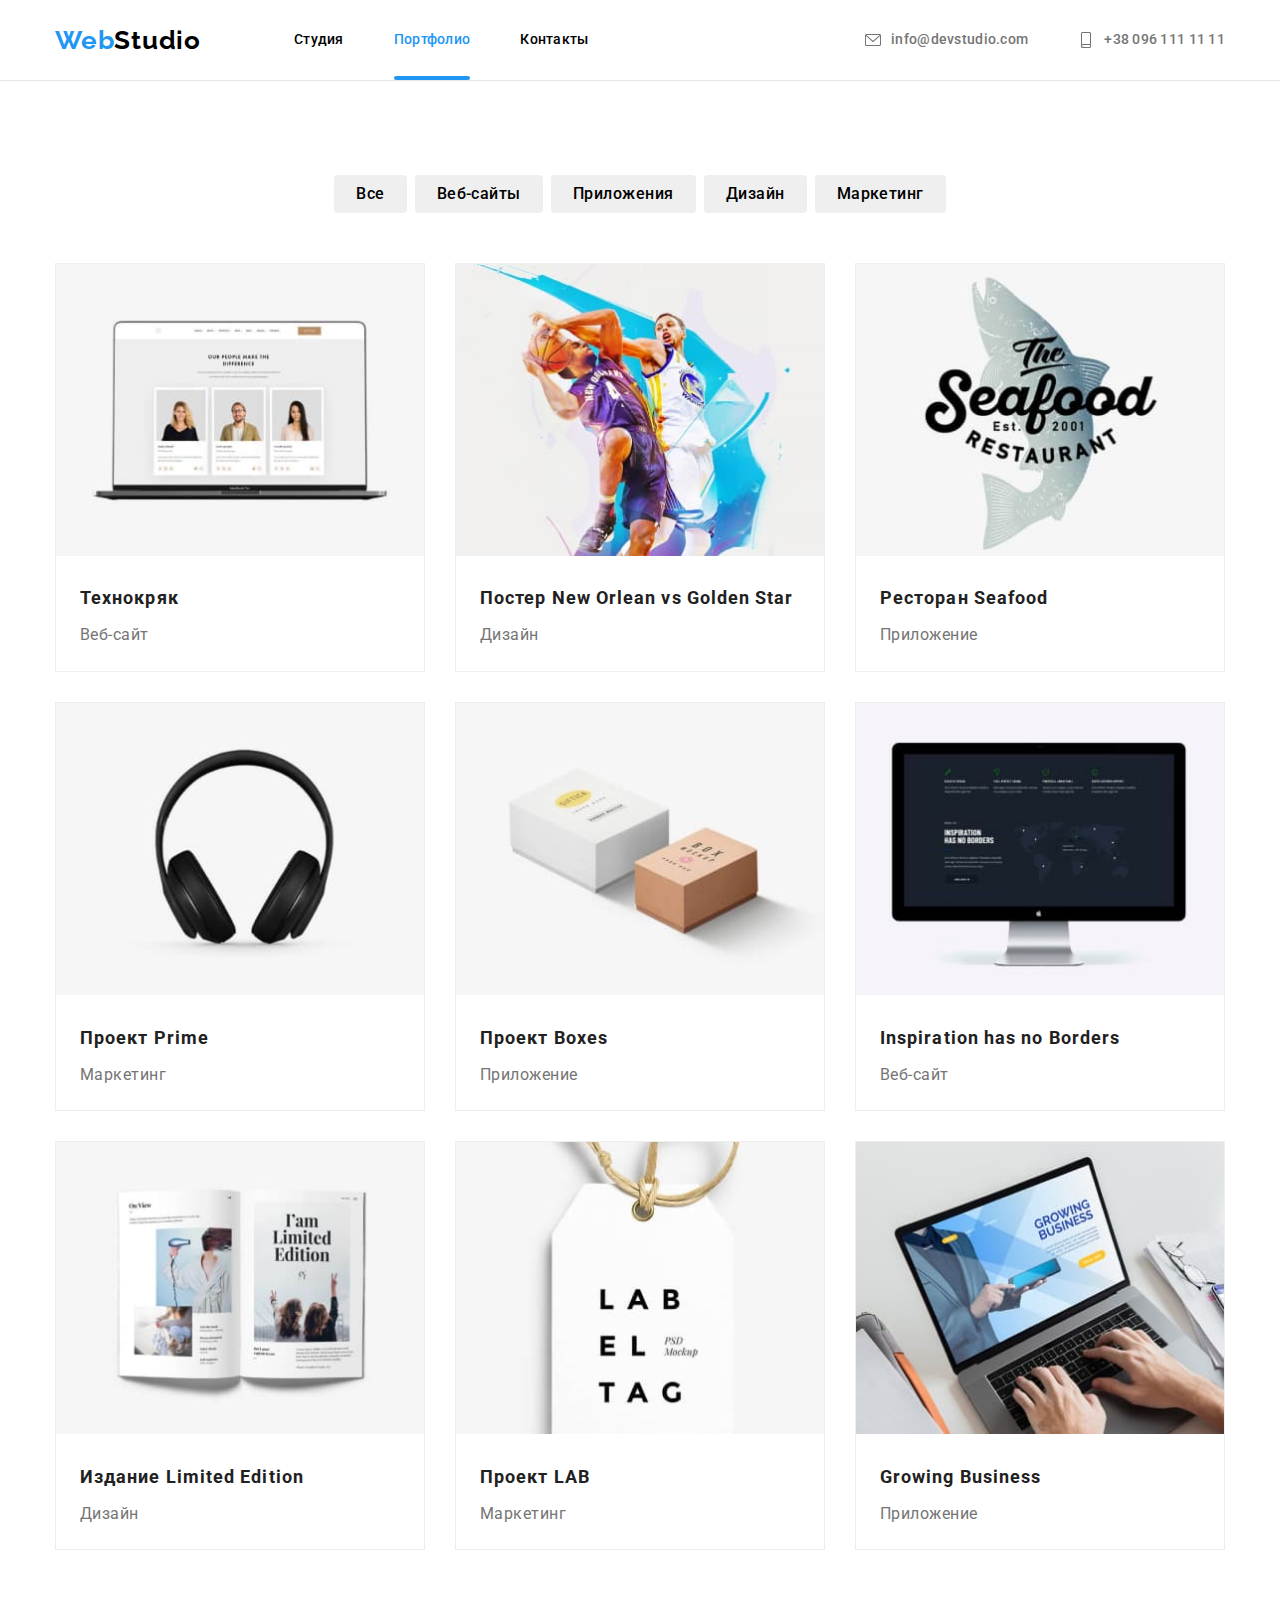
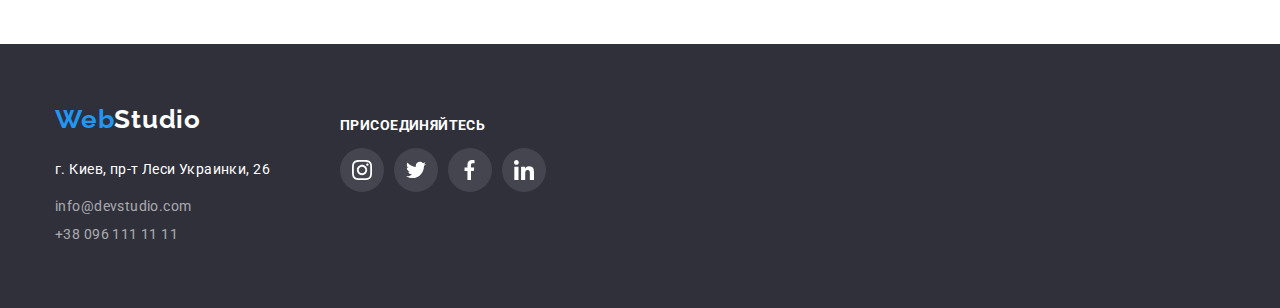
==== portfolio.html @ b65ab112 "Старт" ====
<!DOCTYPE html>
<html lang="ru">
<head>
    <meta charset="UTF-8">
    <meta name="viewport" content="width=device-width, initial-scale=1.0">
    <title>Document</title>
    <link rel="stylesheet" href="https://cdnjs.cloudflare.com/ajax/libs/modern-normalize/1.0.0/modern-normalize.css">
<link rel="preconnect" href="https://fonts.gstatic.com">
<link rel="stylesheet"
    href="https://fonts.googleapis.com/css2?family=Raleway:wght@700&family=Roboto:wght@400;500;700;900&display=swap">
    <link rel="stylesheet" href="css/styles.css">
</head>
<body>
    <!--шапка сайта-->
        <header class="header">  
        <!--блок навигации-->
        <div class="main-nav top container">
              <nav class="nav">
                        <a href="" class="logo"> <span class="accent">Web</span>Studio</a>
            <!--ссылки на другие страницы-->
            <ul class="site-nav none">
                <li class="item">
                    <a href="index.html" class="link"> Студия </a>
                </li>
                <li class="item">
                    <a href="portfolio.html" class="link current"> Портфолио </a>
                </li>
                <li class="item">
                    <a href="" class="link"> Контакты </a>
                </li>
                </ul>
        </nav>
        <!--ссылки на контакты-->
                <ul class="auth-nav">
            <li class="item"> <a href="mailto:info@devstudio.com" class="mail-tel item">
                <svg class="icon-mail" width="16px" height="30px">
                    <use href="./images/symbol-defso.svg#envelope"></use>
                </svg> info@devstudio.com </a> </li>
            <li class="item"> <a href="tel:+380961111111" class="mail-tel item">
                <svg class="icon-tel" width="16px" height="30px">
                    <use href="./images/symbol-defso.svg#smartphone"></use>
                </svg> +38 096 111 11 11 </a> </li>
            </ul>
        </div>
        </header>
    <!--основная часть страницы-->
    <main>
<section class="section-portfolio">
    <div class="container">
        <h1 class="hide">Портфолио</h1>
    <!--блок с кнопками-->
    <ul class="none buttons">
        <div class="button-list">
        <li class="button-item">
            
            <button type="button" class="filter">Все</button>
            
        </li>
        <li class="button-item"> 
           
            <button type="button" class="filter">Веб-сайты</button>
           
        </li>
        <li class="button-item">
            
            <button type="button" class="filter">Приложения</button>
            
        </li>
        <li class="button-item">
            
            <button type="button" class="filter">Дизайн</button>
          
        </li>
        <li class="button-item">
           
            <button type="button" class="filter">Маркетинг</button>
           
        </li>
        </div>
    </ul>
    </div>
    <!--блок с портфолио-->
    
    <ul class="none">
        <div class="container">
        <div class="projects">
        <li class="project-items">
            <a href="" class="project-card">
                <div class="project-thumb">
            <img src="images/project1.jpg" alt="Технокряк" width="370" class="project-image">
            <div class="project-over">
            <div class="project-overlay">
            <p class="pro-txt">Технокряк это современная площадка распространения коронавируса. Компании используют эту платформу для цифрового
            шпионажа и атак на защищённые сервера конкурентов.</p>
            </div>
            </div>
        </div>
            <div class="project-item">
            <h4 class="project-title">Технокряк</h4>
            <p class="project-description">Веб-сайт</p>
            </div>
            </a>
        </li>
      <li class="project-items">
        <a href="" class="project-card">
            <div class="project-thumb">
          <img src="images/project2.jpg" alt="Постер New Orlean vs Golden Star" width="370" class="project-image">
        <div class="project-over">
          <div class="project-overlay">
                <p class="pro-txt">Технокряк это современная площадка распространения коронавируса. Компании используют эту
                    платформу для цифрового
                    шпионажа и атак на защищённые сервера конкурентов.</p>
            </div>
        </div>
        </div>
          <div class="project-item">
            <h4 class="project-title">Постер New Orlean vs Golden Star</h4>
            <p class="project-description">Дизайн</p>
            </div>
            </a>
        </li>
        <li class="project-items">
            <a href="" class="project-card">
                <div class="project-thumb">
            <img src="images/project3.jpg" alt="Ресторан Seafood" width="370" class="project-image">
           <div class="project-over">
            <div class="project-overlay">
                <p class="pro-txt">Технокряк это современная площадка распространения коронавируса. Компании используют эту
                    платформу для цифрового
                    шпионажа и атак на защищённые сервера конкурентов.</p>
            </div>
            </div>
            </div>
            <div class="project-item">
            <h4 class="project-title">Ресторан Seafood</h4>
            <p class="project-description">Приложение</p>
            </div>
            </a>
        </li>
        <li class="project-items">
            <a href="" class="project-card">
                <div class="project-thumb">
            <img src="images/project4.jpg" alt="Проект Prime" width="370" class="project-image">
            <div class="project-over">
            <div class="project-overlay">
            <p class="pro-txt">Технокряк это современная площадка распространения коронавируса. Компании используют эту
                платформу для цифрового
                шпионажа и атак на защищённые сервера конкурентов.</p>
        </div>
        </div>
        </div>
            <div class="project-item">
            <h4 class="project-title">Проект Prime</h4>
            <p class="project-description">Маркетинг</p>
            </div>
            </a>
        </li>
        <li class="project-items">
            <a href="" class="project-card">
                <div class="project-thumb">
            <img src="images/project5.jpg" alt="Проект Boxes" width="370" class="project-image">
            <div class="project-over">
            <div class="project-overlay">
                <p class="pro-txt">Технокряк это современная площадка распространения коронавируса. Компании используют эту
                    платформу для цифрового
                    шпионажа и атак на защищённые сервера конкурентов.</p>
            </div>
            </div>
            </div>
            <div class="project-item">
            <h4 class="project-title">Проект Boxes</h4>
            <p class="project-description">Приложение</p>
            </div>
            </a>
        </li>
        <li class="project-items">
            <a href="" class="project-card">
                <div class="project-thumb">
            <img src="images/project6.jpg" alt="Inspiration has no Borders" width="370" class="project-image">
            <div class="project-over">
            <div class="project-overlay">
                <p class="pro-txt">Технокряк это современная площадка распространения коронавируса. Компании используют эту
                    платформу для цифрового
                    шпионажа и атак на защищённые сервера конкурентов.</p>
            </div>
            </div>
            </div>
            <div class="project-item">
            <h4 class="project-title">Inspiration has no Borders</h4>
            <p class="project-description">Веб-сайт</p>
            </div>
           </a>
        </li>
        <li class="project-items">
            <a href="" class="project-card">
                <div class="project-thumb">
            <img src="images/project7.jpg" alt="Издание Limited Edition" width="370" class="project-image">
            <div class="project-over">
            <div class="project-overlay">
                <p class="pro-txt">Технокряк это современная площадка распространения коронавируса. Компании используют эту
                    платформу для цифрового
                    шпионажа и атак на защищённые сервера конкурентов.</p>
            </div>
            </div>
            </div>
        
            <div class="project-item">
         <h4 class="project-title">Издание Limited Edition</h4>
            <p class="project-description">Дизайн</p>
            </div>
            </a>
        </li>
        <li class="project-items">
            <a href="" class="project-card">
                <div class="project-thumb">
            <img src="images/project8.jpg" alt="Проект LAB" width="370" class="project-image">
            <div class="project-over">
            <div class="project-overlay">
                <p class="pro-txt">Технокряк это современная площадка распространения коронавируса. Компании используют эту
                    платформу для цифрового
                    шпионажа и атак на защищённые сервера конкурентов.</p>
            </div>
            </div>
            </div>
            <div class="project-item">
            <h4 class="project-title">Проект LAB</h4>
            <p class="project-description">Маркетинг</p>
            </div>
            </a>
        </li>
        <li class="project-items">
            <a href="" class="project-card">
                <div class="project-thumb">
            <img src="images/project9.jpg" alt="Growing Business" width="370" class="project-image">
            <div class="project-over">
            <div class="project-overlay">
                <p class="pro-txt">Технокряк это современная площадка распространения коронавируса. Компании используют эту
                    платформу для цифрового
                    шпионажа и атак на защищённые сервера конкурентов.</p>
            </div>
            </div>
            </div>
            <div class="project-item">
            <h4 class="project-title">Growing Business</h4>
            <p class="project-description">Приложение</p>
            </div>
            </a>
        </li>
        </div>
        </div>
        </ul>
        
</section>
</main>

    <!--подвал сайта-->
   
    <footer class="footer">
        <div class="container">
            <div class="footer-info">
                <div>
                    <div class="logo-footer">
                        <a href="" class="logo-footer-link"> <span class="accent">Web</span>Studio</a>
                    </div>
                    <!--блок контактов в подвале-->
                    <ul class="none">
                        <li>
                            <p class="address"> г. Киев, пр-т Леси Украинки, 26 </p>
                        </li>
                        <li> <a href="mailto:info@devstudio.com" class="contact mail"> info@devstudio.com </a> </li>
                        <li> <a href="tel:+380961111111" class="contact"> +38 096 111 11 11 </a> </li>
                    </ul>
                </div>
                <div class="footer-networks">
                    
                    <p class="footer-link">присоединяйтесь</p>
                    
                    <ul class="none footer-net">
                        <li class="foot">
                      <a href="" class="footer-network">
                         <svg class="foot-icon-network">
                           <use href="./images/symbol-defso.svg#instacard"></use>
                          </svg></a>
                        </li>
                        <li class="foot"> 
                            <a href="" class="footer-network">
                                <svg class="foot-icon-network">
                                    <use href="./images/symbol-defso.svg#twicard"></use>
                                </svg></a>
                        </li>
                        <li class="foot">
                            <a href="" class="footer-network">
                                <svg class="foot-icon-network">
                                    <use href="./images/symbol-defso.svg#fbcard"></use>
                                </svg></a>
                        </li>
                        <li class="foot">
                            <a href="" class="footer-network">
                                <svg class="foot-icon-network">
                                    <use href="./images/symbol-defso.svg#linkedincard"></use>
                                </svg></a>
                        </li>
                        </ul>
                </div>
            </div>
        </div>
    </footer>

   </body>
</html>
---- css/styles.css ----
:root {
  --title-text-color: #212121;
  --primary-text-color: #757575;
  --accent-color: #2196f3;
}

html {
  box-sizing: border-box;
}

*,
*::before,
*::after {
  box-sizing: inherit;
}

body {
  font-family: 'Roboto', sans-serif;
  color: var(--text-title-color);
  background-color: #ffffff;
}
li {
  list-style-type: none;
  padding: 0px;
  margin: 0px;
}
a {
  text-decoration: none;
}
ul {
  margin-top: 0;
  margin-bottom: 0;
}
.none {
  padding: 0;
}

.container {
  width: 1200px;
  padding-left: 15px;
  padding-right: 15px;
  margin-left: auto;
  margin-right: auto;
}
/*блок навигации и контакты*/

.main-nav {
  display: flex;
  align-items: center;
  height: 80px;
}

.site-nav {
  display: flex;
  align-items: center;
  margin-left: 93px;
}

.site-nav .item:not(:last-child) {
  margin-right: 50px;
}

.link {
  display: block;
  padding-top: 32px;
  padding-bottom: 32px;
}

.top {
  font-family: 'Roboto', sans-serif;
  color: var(--text-title-color);
  background-color: #ffffff;
}

.header {
  border-bottom: 1px solid #e5e5e5;
}
.nav {
  display: flex;
  align-items: center;
}

.logo {
  font-family: 'Raleway', sans-serif;
  font-weight: 700;
  font-size: 26px;
  line-height: 1.19;
  letter-spacing: 0.03em;
  color: #000000;

  transition: color 250ms cubic-bezier(0.4, 0, 0.2, 1);
}

.accent {
  color: var(--accent-color);
}
.logo:hover,
.logo:focus {
  color: var(--accent-color);
}
.link {
  position: relative;

  font-family: 'Roboto', sans-serif;
  font-weight: 500;
  font-size: 14px;
  line-height: 1.14;
  letter-spacing: 0.02em;

  color: var(--text-title-color);

  transition: color 250ms cubic-bezier(0.4, 0, 0.2, 1);
}
.link:hover,
.link:focus {
  color: var(--accent-color);
}

.link.current {
  color: var(--accent-color);
}

.link::after {
  content: '';

  position: absolute;
  display: block;

  left: 0;
  bottom: 0;
  opacity: 0;

  width: 100%;
  height: 4px;
  border-radius: 2px;

  background-color: var(--accent-color);

  transition: opacity 250ms cubic-bezier(0.4, 0, 0.2, 1);
}
.current.link::after,
.link:hover::after {
  opacity: 1;
}

.auth-nav {
  display: flex;
  margin-left: auto;
  margin-top: 32px;
  margin-bottom: 32px;
}
.auth-nav .item + .item {
  margin-left: 50px;
}

.mail-tel {
  display: flex;
  align-items: center;

  font-family: 'Roboto', sans-serif;
  font-weight: 500;
  font-size: 14px;
  line-height: 1.14;
  letter-spacing: 0.02em;
  color: var(--primary-text-color);

  transition: color 250ms cubic-bezier(0.4, 0, 0.2, 1);
}

.mail-tel:hover,
.mail-tel:focus {
  color: var(--accent-color);
}

.icon-mail {
  margin-right: 10px;
  background-repeat: no-repeat;
  fill: currentcolor;
}
.icon-tel {
  margin-right: 10px;

  fill: currentcolor;
}

/*главный баннер сайта*/
.main-title {
  margin-top: 0;
  margin-bottom: 30px;

  font-weight: 900;
  font-size: 44px;
  line-height: 1.36;

  letter-spacing: 0.06em;
  text-transform: uppercase;

  font-family: 'Roboto', sans-serif;
  color: #ffffff;
}

.button {
  font-weight: 700;
  font-size: 16px;
  line-height: 1.9;
  min-width: 200px;
  min-height: 50px;

  display: inline;
  align-items: center;
  padding: 0px;
  border: 0px;
  line-height: 0px;

  font-family: 'Roboto', sans-serif;
  color: #ffffff;
  background-color: var(--accent-color);
  letter-spacing: 0.06em;

  cursor: pointer;

  border-radius: 4px;
  padding: 10px 32px;
}
.overlay {
  max-width: 1600px;
  height: 600px;
  margin-left: auto;
  margin-right: auto;

  background-image: linear-gradient(
      to right,
      rgba(47, 48, 58, 0.4),
      rgba(47, 48, 58, 0.4)
    ),
    url('../images/bannero.jpg');

  background-color: #2f303a;
  background-position: center;
  background-repeat: no-repeat;
  background-size: cover;
}

.banner {
  padding-top: 200px;
  padding-bottom: 200px;
  left: 0px;
  top: 80px;

  text-align: center;
}

.section {
  margin: 0;
}
.section-portfolio {
  padding-top: 94px;
  padding-bottom: 94px;
}
/*блок особенностей,буллеты*/

.bullet {
  padding-top: 94px;
  padding-bottom: 0;
}
.bullets {
  display: flex;
  padding: 0;
}

.bullet-main {
  display: flex;
  padding: 0;
}

.bullet-item:not(:last-child) {
  margin-right: 30px;
}

.icon-bullet {
  width: 270px;
  height: 120px;

  padding-top: 25px;
  padding-bottom: 25px;
  margin-bottom: 30px;

  background-color: #f5f4fa;
  border-radius: 4px;
}

.icon-bullet:not(:first-child) {
  margin-right: 30px;
}

.bullet-title {
  margin-top: 0;
  margin-bottom: 10px;

  font-family: 'Roboto', sans-serif;
  font-weight: 700;
  font-size: 14px;
  line-height: 2;

  color: var(--text-title-color);
}
.bullet-description {
  margin-top: 0;
  margin-bottom: 0;

  font-family: 'Roboto', sans-serif;
  font-weight: 400;
  font-size: 14px;
  line-height: 2;

  color: var(--primary-text-color);
}

/*блок направлений работы + блок герои*/

.direct-main {
  display: flex;
}
.direct,
.client {
  padding-top: 94px;
  padding-bottom: 94px;
}

.direct-image {
  width: 370px;
  margin-right: 30px;
  margin-bottom: 30px;
  line-height: 0;
}

.direct-image:last-child {
  margin-right: 0;
}

.direct-title,
.hero-title,
.client-title {
  margin-top: 0;
  margin-bottom: 50px;
  align-items: center;

  font-family: 'Roboto', sans-serif;
  font-weight: 700;
  font-size: 36px;
  line-height: 1.17;
  text-align: center;
  letter-spacing: 0.03em;

  justify-content: center;

  color: var(--text-title-color);
}

.direct-thumb {
  position: relative;
}
.direct-overlay {
  position: absolute;
  left: 0;
  bottom: 0;
  width: 370px;
  height: 70px;

  background: rgba(47, 48, 58, 0.8);
}

.dir-txt {
  position: absolute;
  margin: 0;
  left: 83px;
  bottom: 27px;

  font-family: 'Roboto', sans-serif;
  font-weight: 700;
  font-size: 14px;
  line-height: 1.14;
  text-align: center;
  letter-spacing: 0.03em;

  justify-content: center;

  color: #ffffff;
}

/*блок герои*/

.hero-main,
.client-main {
  display: flex;
}
.hero {
  padding-top: 94px;
  padding-bottom: 94px;
  background-color: #f5f4fa;
}

.hero-image {
  margin-bottom: 30px;
}

.hero-item:not(:last-child) {
  margin-right: 30px;
}
.hero-item {
  align-content: center;

  background: #ffffff;
  box-shadow: 0px 1px 3px rgba(0, 0, 0, 0.12), 0px 1px 1px rgba(0, 0, 0, 0.14),
    0px 2px 1px rgba(0, 0, 0, 0.2);
  border-radius: 0px 0px 4px 4px;
  /* border: 1px solid #eeeeee;*/
}
.hero-name {
  margin-top: 0;
  margin-bottom: 10px;

  font-family: 'Roboto', sans-serif;
  font-weight: 500;
  font-size: 16px;
  line-height: 1.19;
  text-align: center;
  letter-spacing: 0.03em;

  color: var(--text-title-color);
}
.hero-description {
  margin-top: 0;
  margin-bottom: 0;

  font-family: 'Roboto', sans-serif;
  font-weight: 400;
  font-size: 16px;
  line-height: 1.19;
  text-align: center;
  letter-spacing: 0.03em;

  color: var(--primary-text-color);
}

.networks {
  display: flex;
  padding-top: 16px;
  padding-bottom: 30px;
  justify-content: center;
}
.hero-network {
  display: inline-flex;
  justify-content: center;
  align-items: center;
  width: 44px;
  height: 44px;

  border-radius: 50%;
  color: #afb1b8;
  background-color: #ffffff;

  transition: background-color 250ms cubic-bezier(0.4, 0, 0.2, 1),
    color 250ms cubic-bezier(0.4, 0, 0.2, 1);
}

.hero-network:not(:last-child) {
  margin-right: 10px;
}

.hero-icon-network {
  height: 20px;
  fill: currentColor;
}

.hero-network:hover,
.hero-network:focus {
  color: #ffffff;
  background-color: var(--accent-color);
}

/*блок клиенты*/
.client-main {
  display: flex;
}
.client-list {
  display: flex;
  width: 170px;
  height: 90px;
}

.client-list:not(:last-child) {
  margin-right: 30px;
}

.button-client {
  display: flex;
  width: 170px;
  height: 90px;
  align-items: center;
  justify-content: center;
  padding: 0px;
  border: 0px;
  line-height: 0px;

  color: #afb1b8;
  background-color: #ffffff;
  border: 1px solid #eeeeee;
  border-radius: 4px;

  transition: border-color 250ms cubic-bezier(0.4, 0, 0.2, 1),
    color 250ms cubic-bezier(0.4, 0, 0.2, 1);
}

.button-client:hover,
.button-client:focus {
  color: var(--accent-color);
  border-color: var(--accent-color);
}

.icon-client {
  display: flex;
}

.icon-client {
  fill: currentColor;
}

/*подвал сайта*/

.footer {
  padding-top: 60px;
  padding-bottom: 60px;
  background: #2f303a;
}
.footer-net {
  display: flex;
}
.logo-footer {
  margin-bottom: 20px;
}
.logo-footer-link {
  font-family: 'Raleway', sans-serif;
  font-weight: 700;
  font-size: 26px;
  line-height: 1.19;
  letter-spacing: 0.03em;
  color: #ffffff;
}
.address {
  margin-top: 0;
  margin-bottom: 9px;

  font-family: 'Roboto', sans-serif;
  font-weight: 400;
  font-size: 14px;
  line-height: 2;
  letter-spacing: 0.03em;

  color: #ffffff;
}
.contact {
  font-family: 'Roboto', sans-serif;
  font-weight: 400;
  font-size: 14px;
  line-height: 2;
  letter-spacing: 0.03em;

  color: rgba(255, 255, 255, 0.6);
}
.mail {
  margin-bottom: 6px;
}

.footer-info {
  display: flex;
}
.footer-net {
  display: flex;
}
.footer-networks {
  width: 300px;
  margin-left: 70px;
}
.footer-network {
  display: inline-flex;

  align-items: center;
  width: 44px;
  height: 44px;

  background-color: rgba(255, 255, 255, 0.1);
  border-radius: 50%;

  transition: background-color 250ms cubic-bezier(0.4, 0, 0.2, 1);
}

.foot:not(:last-child) {
  margin-right: 10px;
}

.footer-network:hover,
.footer-network:focus {
  background-color: var(--accent-color);
}

.footer-link {
  width: 145px;
  height: 16px;

  font-family: 'Roboto', sans-serif;
  font-weight: 700;
  font-size: 14px;
  line-height: 1.14;
  letter-spacing: 0.03em;
  text-transform: uppercase;

  color: #ffffff;
}

.fotter-contact {
  margin-top: 20px;
}

.foot-icon-network {
  height: 20px;
  align-items: center;

  fill: #ffffff;
}

/*скрытый заголовок*/
.hide {
  visibility: hidden;
  line-height: 0;
  margin: 0;
}
/*основная часть страницы "портфолио"*/

/*кнопки-фильтры*/
.button-list {
  display: flex;
  justify-content: center;
}

.buttons {
  margin-bottom: 50px;
}
.filter {
  display: inline-block;

  font-family: 'Roboto', sans-serif;
  font-weight: 500;
  font-size: 16px;
  line-height: 1.6;

  letter-spacing: 0.03em;

  cursor: pointer;
  border: none;
  border-radius: 4px;
  padding: 6px 22px;

  transition: background-color 250ms cubic-bezier(0.4, 0, 0.2, 1),
    color 250ms cubic-bezier(0.4, 0, 0.2, 1),
    box-shadow 250ms cubic-bezier(0.4, 0, 0.2, 1);
}

.filter:hover,
.filter:focus {
  color: #ffffff;
  background-color: var(--accent-color);
  box-shadow: 0px 3px 1px rgba(0, 0, 0, 0.1), 0px 1px 2px rgba(0, 0, 0, 0.08),
    0px 2px 2px rgba(0, 0, 0, 0.12);
}

.button-item:not(:last-child) {
  margin-right: 8px;
}

/*панель проектов*/

.project-title {
  margin-top: 0;
  margin-bottom: 4px;

  font-family: 'Roboto', sans-serif;
  font-weight: 700;
  font-size: 18px;
  line-height: 2;

  letter-spacing: 0.06em;

  color: #212121;
}
.project-description {
  margin-top: 0;
  margin-bottom: 0;

  font-family: 'Roboto', sans-serif;
  font-weight: 400;
  font-size: 16px;
  line-height: 1.9;

  letter-spacing: 0.03em;

  color: var(--primary-text-color);
}
.project-item {
  padding: 20px 24px;
}
.projects {
  display: flex;
  flex-wrap: wrap;
}
.project-items {
  width: 370px;
  margin-right: 30px;
  margin-bottom: 30px;
  border: 1px solid #eeeeee;
}
.project-items:nth-child(3n) {
  margin-right: 0;
}

.project-items:nth-last-child(-n + 3) {
  margin-bottom: 0;
}

.project-card {
  transition: box-shadow 250ms cubic-bezier(0.4, 0, 0.2, 1);
}

.project-card:hover,
.project-card:focus {
  display: block;

  box-shadow: 0px 1px 1px rgba(0, 0, 0, 0.12), 0px 4px 4px rgba(0, 0, 0, 0.06),
    1px 4px 6px rgba(0, 0, 0, 0.16);
}

.project-image {
  width: 100%;
}

.project-thumb {
  position: relative;
  overflow: hidden;
}

.project-over {
  content: '';
  position: absolute;

  left: 0;
  bottom: 0;
  width: 100%;
  height: 100%;

  background-color: rgba(33, 150, 243, 0.9);

  transform: translateY(100%);

  transition: transform 250ms cubic-bezier(0.4, 0, 0.2, 1);
}

.project-thumb:hover .project-over {
  transform: translateY(0);
}

.pro-txt {
  position: absolute;
  margin: 0;
  left: 24px;
  right: 24px;
  bottom: 63px;
  justify-content: center;

  font-family: 'Roboto', sans-serif;
  font-weight: 400;
  font-size: 18px;
  line-height: 1.56;
  letter-spacing: 0.03em;

  color: #ffffff;
}

/*модальное окно*/

.backdrop {
  position: fixed;
  left: 0;
  top: 0;
  width: 100%;
  height: 100%;

  background-color: rgba(0, 0, 0, 0.2);

  opacity: 1;
  transition: opacity 250ms cubic-bezier(0.4, 0, 0.2, 1);
}

.backdrop.is-hidden {
  opacity: 0;
  pointer-events: none;
}

.backdrop.is-hidden .modal {
  transform: scale(1.1) translate(-50%, -50%);
}

.modal {
  position: absolute;

  top: 50%;
  left: 50%;
  width: 528px;
  height: 581px;

  background-color: #ffffff;

  transform: scale(1) translate(-50%, -50%);
  transition: transform 250ms cubic-bezier(0.4, 0, 0.2, 1);
}

.close {
  position: absolute;
  width: 30px;
  height: 30px;
  top: 8px;
  right: 8px;

  padding: 0px;
  border: 0px;
  line-height: 0px;

  background-color: #ffffff;
  border: 1px solid rgba(0, 0, 0, 0.1);
  border-radius: 50%;
}
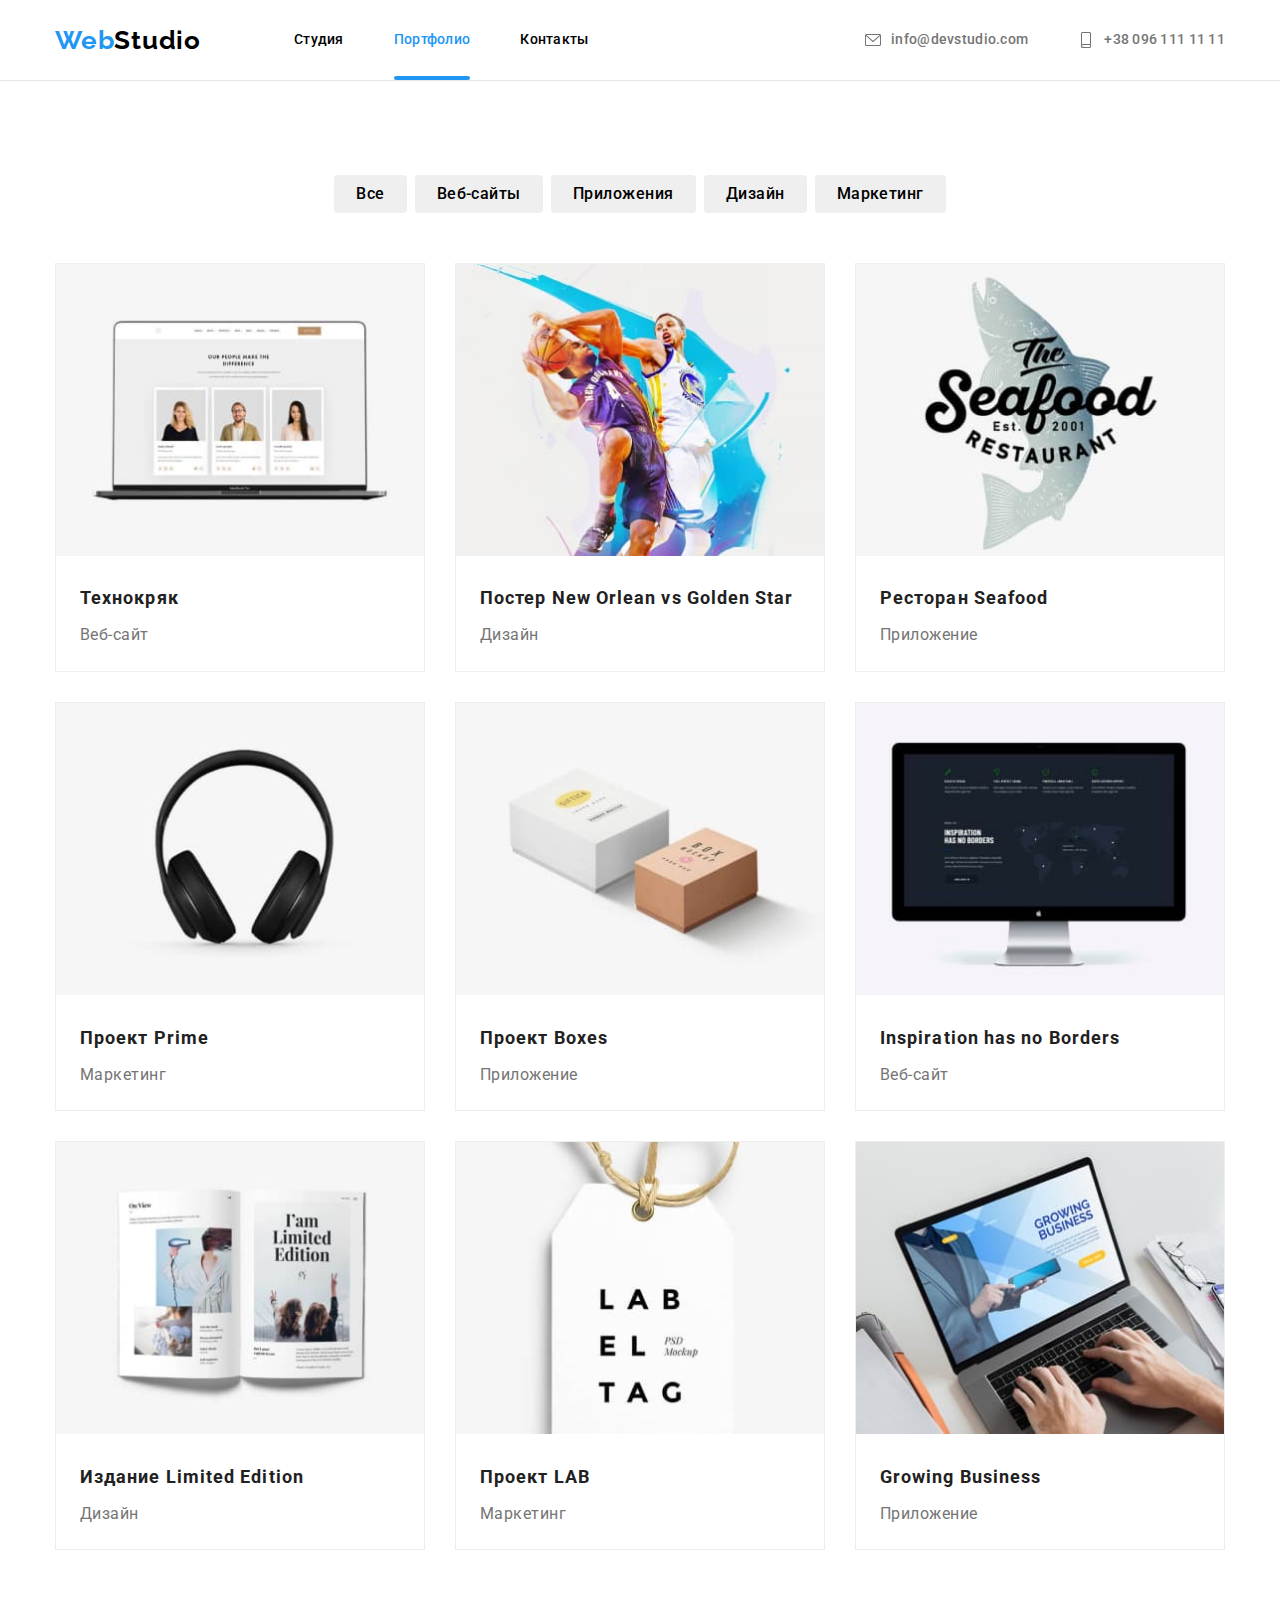
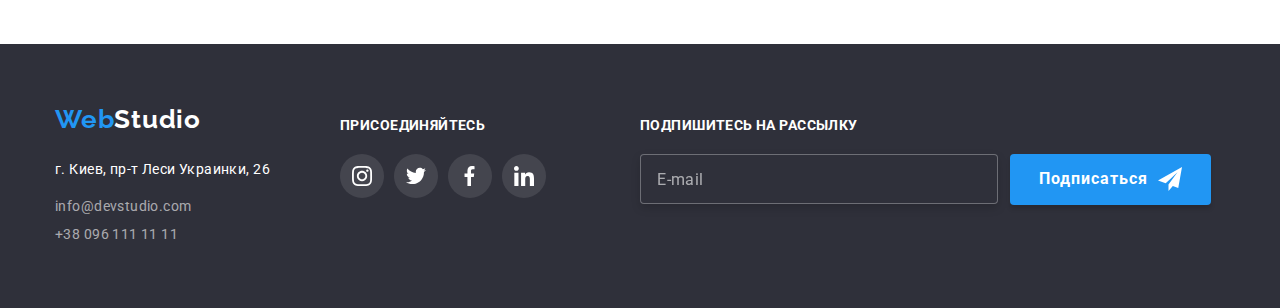
==== commit cd9bb1e1: "Дз" ====
--- a/portfolio.html
+++ b/portfolio.html
@@ -302,6 +302,22 @@
                         </li>
                         </ul>
                 </div>
+                <!--форма подписки в подвале-->
+                <div class="footer-form">
+                    <form class="foot-form">
+                        <p class="footer-link">подпишитесь на рассылку</p>
+                        <div class="foot-input">
+                            <label for="mail-foot"></label>
+                            <input type="email" name="mail-foot" id="mail-foot" placeholder="E-mail">
+                
+                            <button type="submit" class="button-foot">Подписаться
+                                <svg class="foot-icon-send" width="24px" height="24px">
+                                    <use href="./images/symbol-defso.svg#icon-send"></use>
+                                </svg>
+                            </button>
+                        </div>
+                    </form>
+                </div>
             </div>
         </div>
     </footer>
--- a/css/styles.css
+++ b/css/styles.css
@@ -200,22 +200,22 @@
 }
 
 .button {
+  display: inline;
+  align-items: center;
+  padding: 0px;
+  border: 0px;
+  line-height: 0px;
+
+  font-family: 'Roboto', sans-serif;
+  color: #ffffff;
+  background-color: var(--accent-color);
+  letter-spacing: 0.06em;
+
   font-weight: 700;
   font-size: 16px;
   line-height: 1.9;
   min-width: 200px;
   min-height: 50px;
-
-  display: inline;
-  align-items: center;
-  padding: 0px;
-  border: 0px;
-  line-height: 0px;
-
-  font-family: 'Roboto', sans-serif;
-  color: #ffffff;
-  background-color: var(--accent-color);
-  letter-spacing: 0.06em;
 
   cursor: pointer;
 
@@ -529,6 +529,7 @@
 /*подвал сайта*/
 
 .footer {
+  position: relative;
   padding-top: 60px;
   padding-bottom: 60px;
   background: #2f303a;
@@ -605,8 +606,9 @@
 }
 
 .footer-link {
-  width: 145px;
+  width: 219px;
   height: 16px;
+  margin-bottom: 20px;
 
   font-family: 'Roboto', sans-serif;
   font-weight: 700;
@@ -627,6 +629,79 @@
   align-items: center;
 
   fill: #ffffff;
+}
+
+.footer-form {
+  /*position: absolute;
+  top: 72px;
+  right: 215px;*/
+}
+
+.foot-form {
+  align-items: center;
+}
+.button-foot {
+  display: flex;
+  align-items: center;
+  text-align: center;
+  padding: 10px 29px;
+  border: 0px;
+
+  min-width: 200px;
+  min-height: 50px;
+
+  border-radius: 4px;
+
+  cursor: pointer;
+
+  background-color: var(--accent-color);
+  box-shadow: 0px 4px 4px rgba(0, 0, 0, 0.15);
+
+  font-family: 'Roboto', sans-serif;
+  font-weight: 700;
+  font-size: 16px;
+  line-height: 1.9;
+  min-width: 200px;
+  min-height: 50px;
+  letter-spacing: 0.06em;
+
+  color: #ffffff;
+}
+
+.foot-icon-send {
+  margin-left: 10px;
+
+  fill: #ffffff;
+}
+
+.foot-input {
+  display: inline-flex;
+  align-items: center;
+  line-height: 0;
+}
+
+.foot-input input {
+  width: 358px;
+  height: 50px;
+  padding: 15px 16px;
+  margin-right: 12px;
+
+  border: 1px solid rgba(255, 255, 255, 0.3);
+  box-sizing: border-box;
+  filter: drop-shadow(0px 4px 4px rgba(0, 0, 0, 0.15));
+  border-radius: 4px;
+
+  background-color: #2f303a;
+}
+
+.foot-input input::placeholder {
+  font-family: 'Roboto', sans-serif;
+  font-weight: 400;
+  font-size: 16px;
+  line-height: 1.25;
+  letter-spacing: 0.03em;
+
+  color: rgba(255, 255, 255, 0.6);
 }
 
 /*скрытый заголовок*/
@@ -749,7 +824,6 @@
 }
 
 .project-over {
-  content: '';
   position: absolute;
 
   left: 0;
@@ -815,7 +889,7 @@
   top: 50%;
   left: 50%;
   width: 528px;
-  height: 581px;
+  height: 601px;
 
   background-color: #ffffff;
 
@@ -837,4 +911,252 @@
   background-color: #ffffff;
   border: 1px solid rgba(0, 0, 0, 0.1);
   border-radius: 50%;
-}
+
+  transition: color 250ms cubic-bezier(0.4, 0, 0.2, 1);
+}
+
+.close-icon {
+  fill: currentColor;
+}
+.close:hover {
+  color: var(--accent-color);
+}
+
+.modal-title {
+  position: absolute;
+  margin: 0;
+  width: 448px;
+  height: 23px;
+  top: 40px;
+  left: 40px;
+
+  font-family: 'Roboto', sans-serif;
+  font-weight: 700;
+  font-size: 20px;
+  line-height: 1.15;
+  text-align: center;
+  letter-spacing: 0.03em;
+
+  color: #212121;
+}
+
+/*.button-mod {
+  display: flex;
+  align-items: center;
+  text-align: center;
+}*/
+.button-modal {
+  /*display: flex;
+  align-items: center;
+  text-align: center;*/
+
+  border: 0px;
+  border-radius: 4px;
+  padding: 10px 55px;
+
+  font-family: 'Roboto', sans-serif;
+  font-weight: 700;
+  font-size: 16px;
+  line-height: 1.9;
+  min-width: 200px;
+  min-height: 50px;
+  letter-spacing: 0.06em;
+
+  cursor: pointer;
+
+  color: #ffffff;
+  background-color: var(--accent-color);
+  box-shadow: 0px 4px 4px rgba(0, 0, 0, 0.15);
+}
+textarea {
+  resize: none;
+  padding: 12px 16px;
+}
+
+.form {
+  width: 448px;
+  height: 342px;
+  padding-top: 75px;
+  margin-left: auto;
+  margin-right: auto;
+}
+
+.form-input {
+  position: relative;
+  display: flex;
+  flex-direction: column;
+  margin-bottom: 10px;
+
+  transition: color 250ms cubic-bezier(0.4, 0, 0.2, 1),
+    border-color 250ms cubic-bezier(0.4, 0, 0.2, 1);
+}
+
+.form-input input {
+  width: 448px;
+  height: 40px;
+
+  border: 1px solid rgba(33, 33, 33, 0.2);
+  box-sizing: border-box;
+  border-radius: 4px;
+  transition: color 250ms cubic-bezier(0.4, 0, 0.2, 1),
+    border-color 250ms cubic-bezier(0.4, 0, 0.2, 1);
+}
+
+.form-input input:hover,
+.form-input input:focus {
+  color: var(--accent-color);
+  border-color: var(--accent-color);
+}
+
+.form-input:hover,
+.form-input:focus {
+  color: var(--accent-color);
+  border-color: var(--accent-color);
+}
+
+.input-txt {
+  padding-left: 35px;
+  color: var(--primary-text-color);
+}
+
+.icon-form {
+  position: absolute;
+  bottom: 11px;
+  left: 12px;
+
+  fill: currentColor;
+  /*width: 17px;
+  height: 17px;*/
+}
+
+.form-input label {
+  margin-bottom: 4px;
+}
+
+.form-input:focus-within > .icon-form {
+  fill: var(--accent-color);
+}
+
+.form-input textarea {
+  width: 448px;
+  height: 120px;
+
+  border: 1px solid rgba(33, 33, 33, 0.2);
+  box-sizing: border-box;
+  border-radius: 4px;
+  transition: border-color 250ms cubic-bezier(0.4, 0, 0.2, 1);
+}
+
+.form-input textarea::placeholder {
+  font-family: 'Roboto', sans-serif;
+  font-weight: 400;
+  font-size: 12px;
+  line-height: 1.6;
+  letter-spacing: 0.01em;
+
+  color: rgba(117, 117, 117, 0.5);
+}
+
+.form-input textarea:hover,
+.form-input textarea:focus {
+  border-color: var(--accent-color);
+}
+
+.form-check {
+  display: flex;
+  align-items: center;
+  justify-content: center;
+  margin-top: 20px;
+  line-height: ;
+}
+
+.label {
+  font-family: 'Roboto', sans-serif;
+  font-weight: 400;
+  font-size: 12px;
+  line-height: 1.6;
+  letter-spacing: 0.01em;
+
+  color: var(--primary-text-color);
+}
+
+.label-check {
+  font-family: 'Roboto', sans-serif;
+  font-weight: 400;
+  font-size: 14px;
+  line-height: 2;
+  letter-spacing: 0.03em;
+
+  align-items: center;
+
+  color: var(--primary-text-color);
+}
+
+.label-check-link {
+  font-family: 'Roboto', sans-serif;
+  font-weight: 400;
+  font-size: 14px;
+  line-height: 2;
+  letter-spacing: 0.03em;
+
+  text-decoration: underline;
+  color: var(--accent-color);
+}
+
+.button-mod {
+  display: flex;
+  justify-content: center;
+  align-items: center;
+  line-height: 0;
+  margin-top: 30px;
+}
+
+.form-check {
+  position: relative;
+}
+.checkbox {
+  position: absolute;
+  width: 1px;
+  height: 1px;
+  margin: -1px;
+  border: 0;
+  padding: 0;
+  clip: rect(0 0 0 0);
+  overflow: hidden;
+}
+
+.check-icon {
+  display: inline-block;
+  width: 16px;
+  height: 15px;
+  margin-right: 8px;
+ align-items: center;
+  border: 2px solid #212121;
+  border-radius: 2px;
+  cursor: pointer;
+  fill: currentColor;
+}
+
+.label-checkbox::after {
+  content: "";
+  display: inline-block;
+  width: 16px;
+  height: 15px;
+  align-items: center;
+
+}
+
+.checkbox:checked ~ .label-checkbox::after {
+  background-image: url("../images/checkbox-on");
+  background-color: var(--accent-color);
+  border-color: transparent;
+  background-size: contain;
+  background-origin: border-box;
+}
+
+/*.checkbox:checked ~ .check-icon {
+  background-color: var(--accent-color);
+  border-color: transparent;
+  background-size: contain;
+  background-origin: border-box;
+}/
